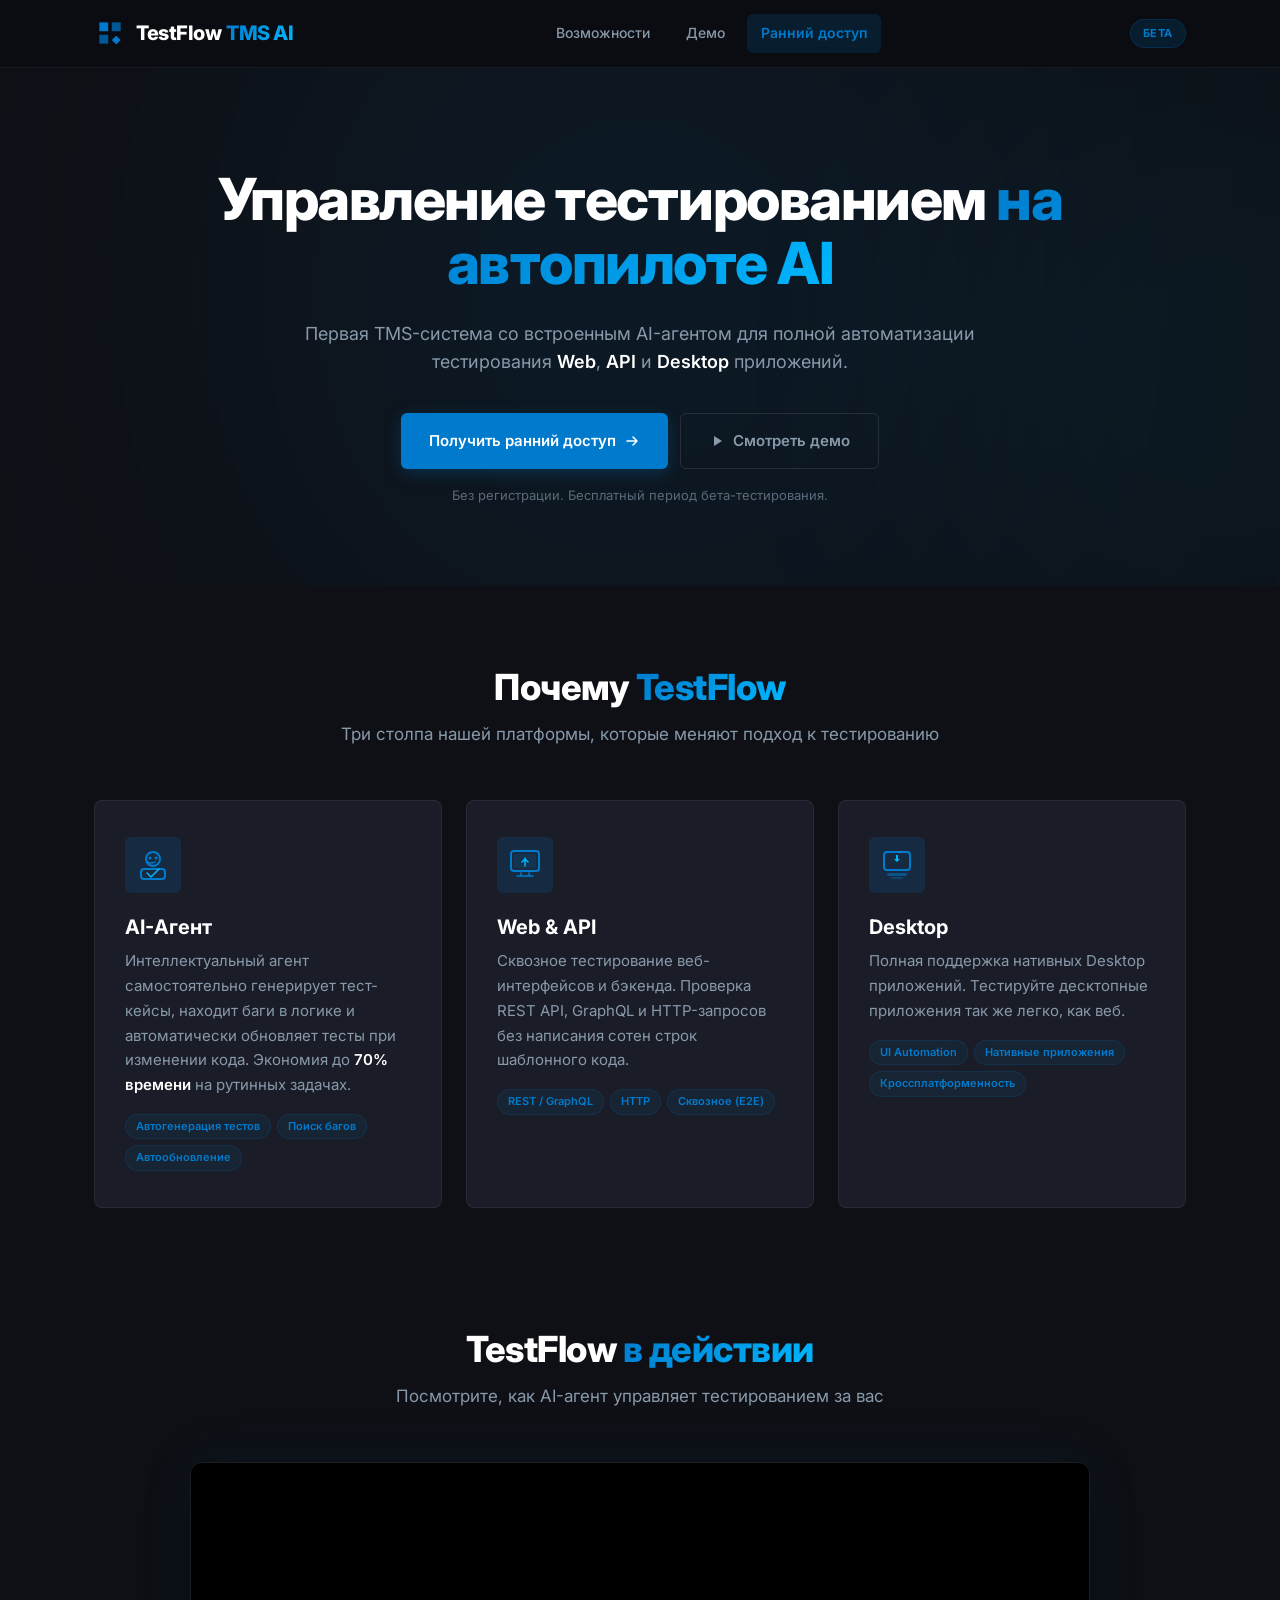
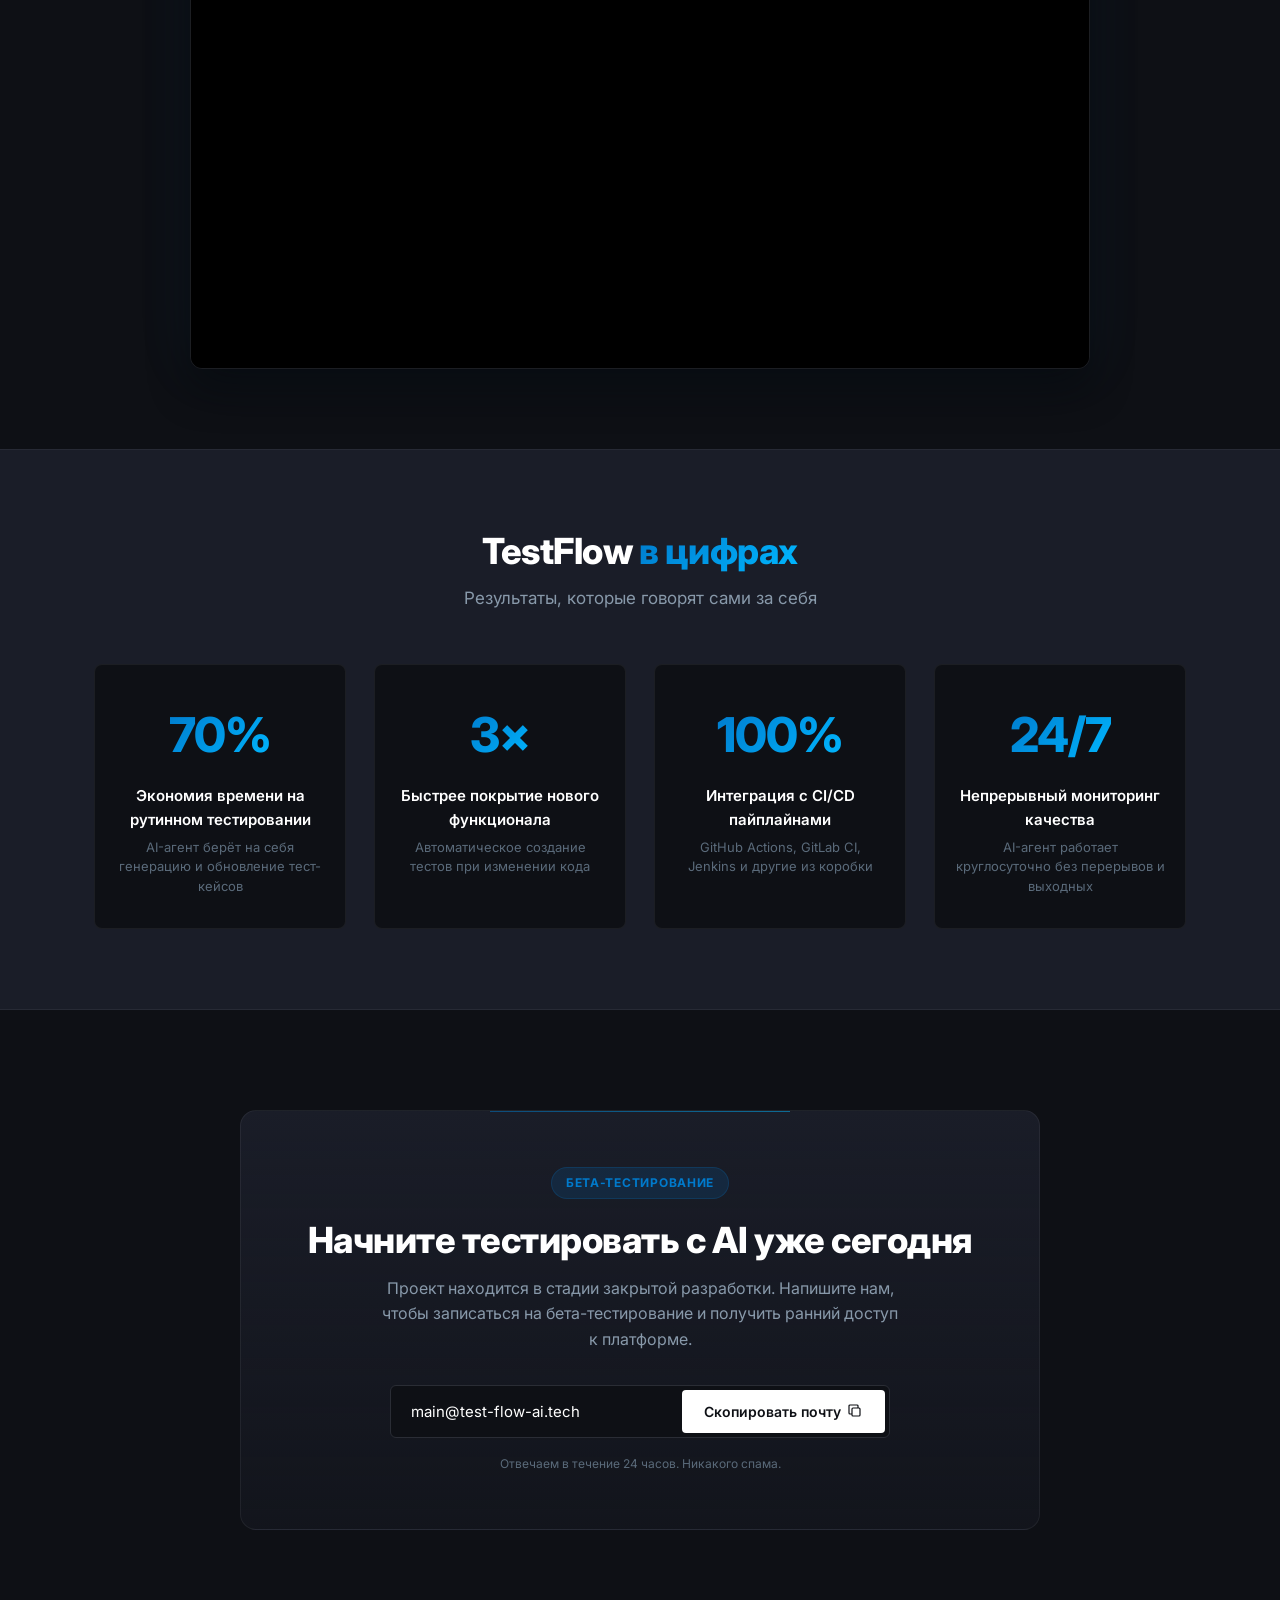
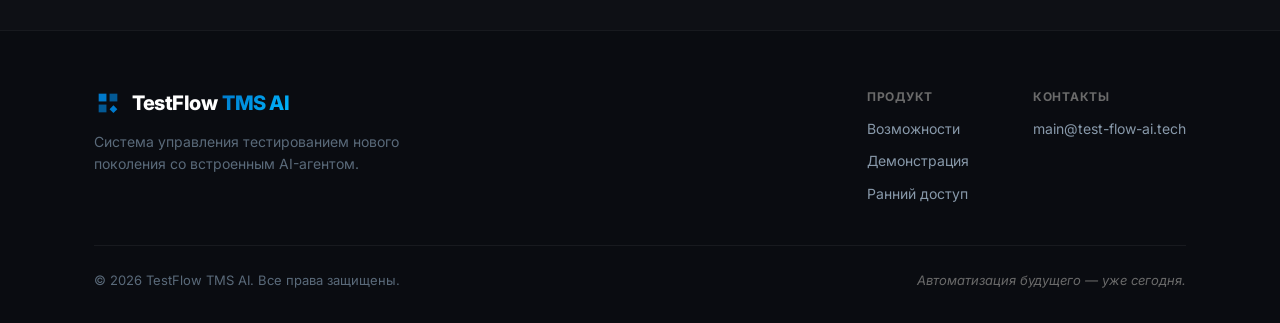
==== index.html @ d18edf72 "Landing" ====
<!DOCTYPE html>
<html lang="ru">
<head>
    <meta charset="UTF-8">
    <meta name="viewport" content="width=device-width, initial-scale=1.0">

    <!-- ===== Primary SEO ===== -->
    <title>TestFlow TMS AI — Система управления тестированием с AI-агентом | Автоматизация Web, API и Desktop</title>
    <meta name="description" content="TestFlow TMS AI — первая система управления тестированием со встроенным AI-агентом. Автоматизация Web, API и Desktop тестирования. Присоединяйтесь к бета-тестированию.">
    <meta name="keywords" content="TMS, система управления тестированием, AI, автоматизация тестирования, test management, QA, Web тестирование, API тестирование, Desktop тестирование, AI-агент, TestFlow, бета-тестирование">
    <meta name="robots" content="index, follow, max-image-preview:large">
    <meta name="author" content="TestFlow Team">
    <link rel="canonical" href="https://test-flow-ai.tech/">

    <!-- ===== Open Graph / Соцсети ===== -->
    <meta property="og:type" content="website">
    <meta property="og:url" content="https://test-flow-ai.tech/">
    <meta property="og:title" content="TestFlow TMS AI — Система управления тестированием с AI-агентом">
    <meta property="og:description" content="Первая TMS со встроенным AI для автоматизации Web, API и Desktop тестов. Присоединяйтесь к бета-тестированию.">
    <meta property="og:image" content="https://test-flow-ai.tech/og-image.png">
    <meta property="og:image:width" content="1200">
    <meta property="og:image:height" content="630">
    <meta property="og:locale" content="ru_RU">
    <meta property="og:site_name" content="TestFlow TMS AI">

    <!-- ===== Twitter Card ===== -->
    <meta name="twitter:card" content="summary_large_image">
    <meta name="twitter:url" content="https://test-flow-ai.tech/">
    <meta name="twitter:title" content="TestFlow TMS AI — Управление тестированием на автопилоте AI">
    <meta name="twitter:description" content="TMS-система нового поколения со встроенным AI-агентом. Web, API, Desktop.">
    <meta name="twitter:image" content="https://test-flow-ai.tech/og-image.png">

    <!-- ===== Дополнительные мета-теги ===== -->
    <meta name="theme-color" content="#0e1015">
    <meta http-equiv="Content-Language" content="ru">
    <meta name="apple-mobile-web-app-capable" content="yes">
    <meta name="apple-mobile-web-app-status-bar-style" content="black-translucent">

    <!-- ===== Schema.org Structured Data (JSON-LD) ===== -->
    <script type="application/ld+json">
    {
      "@context": "https://schema.org",
      "@type": "SoftwareApplication",
      "name": "TestFlow TMS AI",
      "applicationCategory": "BusinessApplication",
      "operatingSystem": "Windows, Web, macOS, Linux",
      "description": "Система управления тестированием со встроенным AI-агентом для автоматизации Web, API и Desktop тестирования.",
      "url": "https://test-flow-ai.tech",
      "image": "https://test-flow-ai.tech/og-image.png",
      "offers": {
        "@type": "Offer",
        "availability": "https://schema.org/PreOrder",
        "description": "Бета-тестирование. Запишитесь для получения раннего доступа."
      },
      "provider": {
        "@type": "Organization",
        "name": "TestFlow",
        "url": "https://test-flow-ai.tech",
        "email": "main@test-flow-ai.tech",
        "logo": "https://test-flow-ai.tech/favicon.svg"
      }
    }
    </script>

    <!-- ===== Favicon ===== -->
    <link rel="icon" type="image/svg+xml" href="favicon.svg">
    <link rel="apple-touch-icon" href="favicon.svg">

    <!-- ===== Шрифты ===== -->
    <link rel="preconnect" href="https://fonts.googleapis.com">
    <link rel="preconnect" href="https://fonts.gstatic.com" crossorigin>
    <link href="https://fonts.googleapis.com/css2?family=Inter:wght@400;500;600;700;800&display=swap" rel="stylesheet">

    <!-- ===== Стили ===== -->
    <link rel="stylesheet" href="style.css">
</head>
<body>

    <!-- ==================== HEADER / НАВИГАЦИЯ ==================== -->
    <header class="navbar" role="banner">
        <div class="container navbar-content">
            <a href="/" class="logo" aria-label="TestFlow TMS AI — на главную">
                <svg class="logo-icon" width="32" height="32" viewBox="0 0 18 18" fill="none" aria-hidden="true">
                    <path d="M3 3h5v5H3z" fill="#007acc"/>
                    <path d="M10 3h5v5h-5z" fill="#007acc" opacity="0.7"/>
                    <path d="M3 10h5v5H3z" fill="#007acc" opacity="0.7"/>
                    <path d="M10 13l2.5-2.5L15 13l-2.5 2.5z" fill="#007acc"/>
                </svg>
                <span class="logo-text">TestFlow<span class="logo-accent">TMS AI</span></span>
            </a>
            <nav class="nav-links" aria-label="Основная навигация">
                <a href="#features">Возможности</a>
                <a href="#demo">Демо</a>
                <a href="#join" class="nav-cta">Ранний доступ</a>
            </nav>
            <span class="badge" aria-label="Статус: бета-тестирование">Бета</span>
        </div>
    </header>

    <main>
        <!-- ==================== HERO ==================== -->
        <section class="hero" aria-labelledby="hero-title">
            <div class="container">
                <div class="glow-effect" aria-hidden="true"></div>
                <div class="glow-effect-secondary" aria-hidden="true"></div>
                <h1 id="hero-title">
                    Управление тестированием
                    <span class="gradient-text">на автопилоте AI</span>
                </h1>
                <p class="hero-subtitle">
                    Первая TMS-система со встроенным AI-агентом для полной автоматизации тестирования
                    <strong>Web</strong>, <strong>API</strong> и <strong>Desktop</strong> приложений.
                </p>
                <div class="hero-actions">
                    <a href="#join" class="btn btn-primary">
                        Получить ранний доступ
                        <svg width="16" height="16" viewBox="0 0 16 16" aria-hidden="true"><path d="M3 8h10M9 4l4 4-4 4" stroke="currentColor" stroke-width="1.5" stroke-linecap="round" stroke-linejoin="round" fill="none"/></svg>
                    </a>
                    <a href="#demo" class="btn btn-secondary">
                        <svg width="16" height="16" viewBox="0 0 16 16" aria-hidden="true"><polygon points="5,3 13,8 5,13" fill="currentColor"/></svg>
                        Смотреть демо
                    </a>
                </div>
                <p class="hero-note">Без регистрации. Бесплатный период бета-тестирования.</p>
            </div>
        </section>

        <!-- ==================== FEATURES ==================== -->
        <section id="features" class="features" aria-labelledby="features-title">
            <div class="container">
                <div class="section-header">
                    <h2 id="features-title" class="section-title">
                        Почему <span class="gradient-text">TestFlow</span>
                    </h2>
                    <p class="section-subtitle">Три столпа нашей платформы, которые меняют подход к тестированию</p>
                </div>
                <div class="features-grid">
                    <article class="feature-card">
                        <div class="feature-icon" aria-hidden="true">
                            <svg width="36" height="36" viewBox="0 0 36 36" fill="none">
                                <circle cx="18" cy="12" r="7" stroke="#007acc" stroke-width="2"/>
                                <circle cx="15" cy="11" r="1.5" fill="#007acc"/>
                                <circle cx="21" cy="11" r="1.5" fill="#007acc"/>
                                <path d="M13 15c1 1.2 5.5 1.2 7 0" stroke="#007acc" stroke-width="1.5" stroke-linecap="round"/>
                                <rect x="6" y="22" width="24" height="10" rx="3" stroke="#007acc" stroke-width="2"/>
                                <path d="M12 26l4 4 8-8" stroke="#00b7ff" stroke-width="1.5" stroke-linecap="round" stroke-linejoin="round"/>
                            </svg>
                        </div>
                        <h3>AI-Агент</h3>
                        <p>Интеллектуальный агент самостоятельно генерирует тест-кейсы, находит баги в логике и автоматически обновляет тесты при изменении кода. Экономия до <strong>70% времени</strong> на рутинных задачах.</p>
                        <ul class="feature-tags" aria-label="Ключевые возможности AI-агента">
                            <li>Автогенерация тестов</li>
                            <li>Поиск багов</li>
                            <li>Автообновление</li>
                        </ul>
                    </article>

                    <article class="feature-card">
                        <div class="feature-icon" aria-hidden="true">
                            <svg width="36" height="36" viewBox="0 0 36 36" fill="none">
                                <rect x="4" y="4" width="28" height="20" rx="3" stroke="#007acc" stroke-width="2"/>
                                <rect x="7" y="7" width="22" height="14" rx="1" fill="#007acc" opacity="0.1"/>
                                <path d="M14 26v3M22 26v3M10 29h16" stroke="#007acc" stroke-width="1.5" stroke-linecap="round"/>
                                <path d="M18 11v8M15 15l3-3 3 3" stroke="#00b7ff" stroke-width="1.5" stroke-linecap="round" stroke-linejoin="round"/>
                            </svg>
                        </div>
                        <h3>Web & API</h3>
                        <p>Сквозное тестирование веб-интерфейсов и бэкенда. Проверка REST API, GraphQL и HTTP-запросов без написания сотен строк шаблонного кода.</p>
                        <ul class="feature-tags" aria-label="Ключевые возможности Web & API">
                            <li>REST / GraphQL</li>
                            <li>HTTP</li>
                            <li>Сквозное (E2E)</li>
                        </ul>
                    </article>

                    <article class="feature-card">
                        <div class="feature-icon" aria-hidden="true">
                            <svg width="36" height="36" viewBox="0 0 36 36" fill="none">
                                <rect x="5" y="5" width="26" height="18" rx="3" stroke="#007acc" stroke-width="2"/>
                                <rect x="8" y="26" width="20" height="3" rx="1.5" fill="#007acc" opacity="0.5"/>
                                <rect x="12" y="30" width="12" height="2" rx="1" fill="#007acc" opacity="0.3"/>
                                <path d="M18 15l-3-3h2V8h2v4h2l-3 3z" fill="#00b7ff"/>
                            </svg>
                        </div>
                        <h3>Desktop</h3>
                        <p>Полная поддержка нативных Desktop приложений. Тестируйте десктопные приложения так же легко, как веб.</p>
                        <ul class="feature-tags" aria-label="Ключевые возможности Desktop">
                            <li>UI Automation</li>
                            <li>Нативные приложения</li>
                            <li>Кроссплатформенность</li>
                        </ul>
                    </article>
                </div>
            </div>
        </section>

        <!-- ==================== VIDEO DEMO ==================== -->
        <section id="demo" class="demo-video" aria-labelledby="demo-title">
            <div class="container">
                <div class="section-header">
                    <h2 id="demo-title" class="section-title">
                        TestFlow <span class="gradient-text">в действии</span>
                    </h2>
                    <p class="section-subtitle">Посмотрите, как AI-агент управляет тестированием за вас</p>
                </div>
                <div class="video-wrapper">
                    <iframe
                        src="https://vkvideo.ru/video_ext.php?oid=-235848337&id=456239017&hash=a3b99bac0d7285d2"
                        width="100%"
                        height="100%"
                        frameborder="0"
                        allowfullscreen="1"
                        loading="lazy"
                        title="Демонстрация TestFlow TMS AI — система управления тестированием с AI-агентом"
                        style="background-color: #000"
                        allow="autoplay; encrypted-media; fullscreen; picture-in-picture">
                    </iframe>
                </div>
            </div>
        </section>

        <!-- ==================== STATS / BENEFITS ==================== -->
        <section class="stats" aria-labelledby="stats-title">
            <div class="container">
                <div class="section-header">
                    <h2 id="stats-title" class="section-title">
                        TestFlow <span class="gradient-text">в цифрах</span>
                    </h2>
                    <p class="section-subtitle">Результаты, которые говорят сами за себя</p>
                </div>
                <div class="stats-grid">
                    <div class="stat-card">
                        <div class="stat-value"><span class="gradient-text">70%</span></div>
                        <div class="stat-label">Экономия времени на рутинном тестировании</div>
                        <div class="stat-desc">AI-агент берёт на себя генерацию и обновление тест-кейсов</div>
                    </div>
                    <div class="stat-card">
                        <div class="stat-value"><span class="gradient-text">3×</span></div>
                        <div class="stat-label">Быстрее покрытие нового функционала</div>
                        <div class="stat-desc">Автоматическое создание тестов при изменении кода</div>
                    </div>
                    <div class="stat-card">
                        <div class="stat-value"><span class="gradient-text">100%</span></div>
                        <div class="stat-label">Интеграция с CI/CD пайплайнами</div>
                        <div class="stat-desc">GitHub Actions, GitLab CI, Jenkins и другие из коробки</div>
                    </div>
                    <div class="stat-card">
                        <div class="stat-value"><span class="gradient-text">24/7</span></div>
                        <div class="stat-label">Непрерывный мониторинг качества</div>
                        <div class="stat-desc">AI-агент работает круглосуточно без перерывов и выходных</div>
                    </div>
                </div>
            </div>
        </section>

        <!-- ==================== CTA / JOIN ==================== -->
        <section id="join" class="cta" aria-labelledby="cta-title">
            <div class="container">
                <div class="cta-box">
                    <div class="cta-badge" aria-hidden="true">Бета-тестирование</div>
                    <h2 id="cta-title">Начните тестировать с AI уже сегодня</h2>
                    <p>Проект находится в стадии закрытой разработки. Напишите нам, чтобы записаться на бета-тестирование и получить ранний доступ к платформе.</p>
                    <div class="copy-email-container">
                        <input type="text" value="main@test-flow-ai.tech" id="emailToCopy" readonly aria-label="Email для связи: main@test-flow-ai.tech">
                        <button onclick="copyEmailAddress()" id="copyBtn" aria-label="Скопировать адрес email">
                            <span class="btn-text">Скопировать почту</span>
                            <span class="btn-icon" aria-hidden="true">
                                <svg width="16" height="16" viewBox="0 0 16 16"><rect x="5" y="5" width="8" height="8" rx="1" stroke="currentColor" stroke-width="1.2" fill="none"/><path d="M11 5V3a1 1 0 00-1-1H3a1 1 0 00-1 1v7a1 1 0 001 1h2" stroke="currentColor" stroke-width="1.2" fill="none"/></svg>
                            </span>
                        </button>
                    </div>
                    <p class="cta-note">Отвечаем в течение 24 часов. Никакого спама.</p>
                </div>
            </div>
        </section>
    </main>

    <!-- ==================== FOOTER ==================== -->
    <footer role="contentinfo">
        <div class="container">
            <div class="footer-content">
                <div class="footer-brand">
                    <a href="/" class="logo" aria-label="TestFlow TMS AI">
                        <svg class="logo-icon" width="28" height="28" viewBox="0 0 18 18" fill="none" aria-hidden="true">
                            <path d="M3 3h5v5H3z" fill="#007acc"/>
                            <path d="M10 3h5v5h-5z" fill="#007acc" opacity="0.7"/>
                            <path d="M3 10h5v5H3z" fill="#007acc" opacity="0.7"/>
                            <path d="M10 13l2.5-2.5L15 13l-2.5 2.5z" fill="#007acc"/>
                        </svg>
                        <span class="logo-text">TestFlow<span class="logo-accent">TMS AI</span></span>
                    </a>
                    <p class="footer-desc">Система управления тестированием нового поколения со встроенным AI-агентом.</p>
                </div>
                <div class="footer-links">
                    <div class="footer-col">
                        <span class="footer-col-title">Продукт</span>
                        <a href="#features">Возможности</a>
                        <a href="#demo">Демонстрация</a>
                        <a href="#join">Ранний доступ</a>
                    </div>
                    <div class="footer-col">
                        <span class="footer-col-title">Контакты</span>
                        <a href="mailto:main@test-flow-ai.tech">main@test-flow-ai.tech</a>
                    </div>
                </div>
            </div>
            <div class="footer-bottom">
                <p>&copy; <time datetime="2026">2026</time> TestFlow TMS AI. Все права защищены.</p>
                <p class="footer-tagline">Автоматизация будущего — уже сегодня.</p>
            </div>
        </div>
    </footer>

    <script src="script.js"></script>
</body>
</html>
---- style.css ----
/* ================================================================
   TestFlow TMS AI — Landing Page
   Дизайн-система: merge TMS (VS Code) + оригинальный лендинг
   ================================================================ */

/* ===== ДИЗАЙН-ТОКЕНЫ ===== */
:root {
    /* Фоны */
    --bg-primary: #0e1015;
    --bg-secondary: #1a1d28;
    --bg-tertiary: #0a0c11;
    --bg-card: #1a1d28;
    --bg-card-hover: #1f2330;

    /* Акценты */
    --accent: #007acc;
    --accent-hover: #1a8cd8;
    --accent-muted: rgba(0, 122, 204, 0.15);
    --accent-gradient: linear-gradient(135deg, #007acc 0%, #00b7ff 100%);
    --accent-gradient-reverse: linear-gradient(135deg, #00b7ff 0%, #007acc 100%);

    /* Текст */
    --text-primary: #ffffff;
    --text-secondary: #8899aa;
    --text-muted: #5a6a7a;
    --text-dim: #6a6a6a;

    /* Семантические */
    --success: #4caf50;
    --success-bg: rgba(76, 175, 80, 0.12);
    --warning: #ff9800;
    --warning-bg: rgba(255, 152, 0, 0.12);
    --error: #f44336;
    --info: #9cdcfe;

    /* Оформление */
    --border: #2a2d35;
    --border-light: rgba(255, 255, 255, 0.06);
    --border-accent: rgba(0, 122, 204, 0.3);
    --radius-sm: 4px;
    --radius-md: 6px;
    --radius-lg: 8px;
    --radius-xl: 12px;
    --radius-2xl: 16px;

    /* Тени */
    --shadow-sm: 0 2px 8px rgba(0, 0, 0, 0.2);
    --shadow-md: 0 4px 16px rgba(0, 0, 0, 0.3);
    --shadow-lg: 0 8px 32px rgba(0, 0, 0, 0.4);
    --shadow-btn: 0 4px 16px rgba(0, 122, 204, 0.25);
    --shadow-btn-hover: 0 6px 24px rgba(0, 122, 204, 0.4);
    --shadow-video: 0 20px 40px rgba(0, 0, 0, 0.4), 0 0 60px rgba(0, 122, 204, 0.08);

    /* Шрифты */
    --font: 'Inter', -apple-system, BlinkMacSystemFont, 'Segoe UI', system-ui, sans-serif;

    /* Переходы */
    --transition-fast: 0.15s ease;
    --transition: 0.25s ease;
    --transition-slow: 0.4s ease;

    /* Размеры */
    --container-max: 1140px;
    --header-height: 68px;
}

/* ===== СБРОС / БАЗА ===== */
*,
*::before,
*::after {
    box-sizing: border-box;
    margin: 0;
    padding: 0;
}

html {
    scroll-behavior: smooth;
    -webkit-text-size-adjust: 100%;
}

body {
    font-family: var(--font);
    background-color: var(--bg-primary);
    color: var(--text-primary);
    line-height: 1.6;
    overflow-x: hidden;
    -webkit-font-smoothing: antialiased;
    -moz-osx-font-smoothing: grayscale;
}

::selection {
    background: var(--accent);
    color: #fff;
}

.container {
    max-width: var(--container-max);
    margin: 0 auto;
    padding: 0 24px;
}

/* ===== ТИПОГРАФИКА ===== */
h1, h2, h3, h4 {
    line-height: 1.2;
    font-weight: 700;
}

.section-title {
    font-size: 36px;
    font-weight: 800;
    letter-spacing: -0.5px;
    margin-bottom: 12px;
}

.section-subtitle {
    font-size: 17px;
    color: var(--text-secondary);
    max-width: 600px;
    margin: 0 auto;
}

.section-header {
    text-align: center;
    margin-bottom: 52px;
}

.gradient-text {
    background: var(--accent-gradient);
    -webkit-background-clip: text;
    -webkit-text-fill-color: transparent;
    background-clip: text;
}

/* ===== HEADER / НАВИГАЦИЯ ===== */
.navbar {
    position: sticky;
    top: 0;
    z-index: 1000;
    background: rgba(10, 12, 17, 0.85);
    backdrop-filter: blur(12px);
    -webkit-backdrop-filter: blur(12px);
    border-bottom: 1px solid var(--border-light);
    padding: 0;
    height: var(--header-height);
    display: flex;
    align-items: center;
}

.navbar-content {
    display: flex;
    align-items: center;
    justify-content: space-between;
    width: 100%;
    gap: 24px;
}

/* Лого */
.logo {
    display: flex;
    align-items: center;
    gap: 10px;
    text-decoration: none;
    flex-shrink: 0;
}

.logo-icon {
    flex-shrink: 0;
}

.logo-text {
    font-size: 20px;
    font-weight: 800;
    color: var(--text-primary);
    letter-spacing: -0.5px;
}

.logo-accent {
    background: var(--accent-gradient);
    -webkit-background-clip: text;
    -webkit-text-fill-color: transparent;
    background-clip: text;
    margin-left: 5px;
}

/* Навигация */
.nav-links {
    display: flex;
    align-items: center;
    gap: 8px;
}

.nav-links a {
    color: var(--text-secondary);
    text-decoration: none;
    font-size: 14px;
    font-weight: 500;
    padding: 8px 14px;
    border-radius: var(--radius-md);
    transition: color var(--transition-fast), background var(--transition-fast);
}

.nav-links a:hover {
    color: var(--text-primary);
    background: rgba(255, 255, 255, 0.04);
}

.nav-cta {
    color: var(--accent) !important;
    background: var(--accent-muted) !important;
    font-weight: 600 !important;
}

.nav-cta:hover {
    background: rgba(0, 122, 204, 0.22) !important;
}

/* Бейдж */
.badge {
    background: var(--accent-muted);
    color: var(--accent);
    padding: 5px 12px;
    border-radius: 20px;
    font-size: 11px;
    font-weight: 700;
    text-transform: uppercase;
    letter-spacing: 0.05em;
    border: 1px solid rgba(0, 122, 204, 0.2);
    flex-shrink: 0;
}

/* ===== HERO ===== */
.hero {
    position: relative;
    padding: 100px 0 80px;
    text-align: center;
    overflow: hidden;
}

/* Glow-эффекты */
.glow-effect {
    position: absolute;
    top: -15%;
    left: 50%;
    transform: translateX(-50%);
    width: 600px;
    height: 600px;
    background: var(--accent);
    filter: blur(180px);
    opacity: 0.12;
    z-index: -1;
    pointer-events: none;
}

.glow-effect-secondary {
    position: absolute;
    top: 20%;
    right: -10%;
    width: 400px;
    height: 400px;
    background: #00b7ff;
    filter: blur(140px);
    opacity: 0.08;
    z-index: -1;
    pointer-events: none;
}

.hero h1 {
    font-size: 58px;
    font-weight: 800;
    line-height: 1.1;
    margin-bottom: 24px;
    letter-spacing: -1.5px;
    max-width: 900px;
    margin-left: auto;
    margin-right: auto;
}

.hero-subtitle {
    font-size: 18px;
    color: var(--text-secondary);
    max-width: 680px;
    margin: 0 auto 36px;
    line-height: 1.6;
}

.hero-subtitle strong {
    color: var(--text-primary);
    font-weight: 600;
}

/* Hero кнопки */
.hero-actions {
    display: flex;
    gap: 12px;
    justify-content: center;
    flex-wrap: wrap;
    margin-bottom: 16px;
}

.hero-note {
    font-size: 13px;
    color: var(--text-muted);
}

/* ===== КНОПКИ ===== */
.btn {
    display: inline-flex;
    align-items: center;
    gap: 8px;
    padding: 15px 28px;
    border-radius: var(--radius-md);
    font-weight: 600;
    font-size: 15px;
    text-decoration: none;
    cursor: pointer;
    transition: transform var(--transition-fast), box-shadow var(--transition-fast), background var(--transition-fast);
    border: none;
    white-space: nowrap;
}

.btn-primary {
    background: var(--accent);
    color: #fff;
    box-shadow: var(--shadow-btn);
}

.btn-primary:hover {
    background: var(--accent-hover);
    transform: translateY(-2px);
    box-shadow: var(--shadow-btn-hover);
}

.btn-secondary {
    background: transparent;
    color: var(--text-secondary);
    border: 1px solid var(--border);
}

.btn-secondary:hover {
    color: var(--text-primary);
    border-color: var(--border-accent);
    background: rgba(255, 255, 255, 0.03);
    transform: translateY(-2px);
}

/* ===== FEATURES ===== */
.features {
    padding: 80px 0;
}

.features-grid {
    display: grid;
    grid-template-columns: repeat(auto-fit, minmax(320px, 1fr));
    gap: 24px;
}

.feature-card {
    background-color: var(--bg-card);
    padding: 36px 30px;
    border-radius: var(--radius-lg);
    border: 1px solid var(--border-light);
    transition: border-color var(--transition), background var(--transition), transform var(--transition);
    position: relative;
    overflow: hidden;
}

.feature-card::before {
    content: '';
    position: absolute;
    top: 0;
    left: 0;
    right: 0;
    height: 2px;
    background: var(--accent-gradient);
    opacity: 0;
    transition: opacity var(--transition);
}

.feature-card:hover {
    border-color: var(--border-accent);
    background: var(--bg-card-hover);
    transform: translateY(-4px);
}

.feature-card:hover::before {
    opacity: 1;
}

.feature-icon {
    width: 56px;
    height: 56px;
    display: flex;
    align-items: center;
    justify-content: center;
    background: var(--accent-muted);
    border-radius: var(--radius-md);
    margin-bottom: 22px;
}

.feature-card h3 {
    font-size: 20px;
    font-weight: 700;
    margin-bottom: 10px;
    color: var(--text-primary);
}

.feature-card p {
    color: var(--text-secondary);
    font-size: 15px;
    line-height: 1.65;
    margin-bottom: 16px;
}

.feature-card p strong {
    color: var(--text-primary);
    font-weight: 600;
}

.feature-tags {
    display: flex;
    flex-wrap: wrap;
    gap: 6px;
    list-style: none;
    padding: 0;
}

.feature-tags li {
    font-size: 11px;
    font-weight: 600;
    padding: 3px 10px;
    border-radius: 20px;
    background: rgba(0, 122, 204, 0.08);
    color: var(--accent);
    border: 1px solid rgba(0, 122, 204, 0.15);
}

/* ===== VIDEO DEMO ===== */
.demo-video {
    padding: 40px 0 80px;
}

.video-wrapper {
    position: relative;
    max-width: 900px;
    margin: 0 auto;
    aspect-ratio: 16 / 9;
    border-radius: var(--radius-xl);
    overflow: hidden;
    box-shadow: var(--shadow-video);
    border: 1px solid var(--border-light);
}

.video-wrapper iframe {
    display: block;
}

/* ===== STATS / BENEFITS ===== */
.stats {
    padding: 80px 0;
    background: var(--bg-secondary);
    border-top: 1px solid var(--border-light);
    border-bottom: 1px solid var(--border-light);
}

.stats-grid {
    display: grid;
    grid-template-columns: repeat(auto-fit, minmax(240px, 1fr));
    gap: 28px;
}

.stat-card {
    text-align: center;
    padding: 32px 20px;
    border-radius: var(--radius-lg);
    border: 1px solid var(--border-light);
    background: var(--bg-primary);
    transition: border-color var(--transition), transform var(--transition);
}

.stat-card:hover {
    border-color: var(--border-accent);
    transform: translateY(-2px);
}

.stat-value {
    font-size: 48px;
    font-weight: 800;
    letter-spacing: -1px;
    margin-bottom: 10px;
}

.stat-label {
    font-size: 15px;
    font-weight: 600;
    color: var(--text-primary);
    margin-bottom: 6px;
}

.stat-desc {
    font-size: 13px;
    color: var(--text-muted);
    line-height: 1.5;
}

/* ===== CTA ===== */
.cta {
    padding: 100px 0;
}

.cta-box {
    background: linear-gradient(180deg, var(--bg-card) 0%, rgba(26, 29, 40, 0.4) 100%);
    border: 1px solid var(--border-light);
    padding: 56px 40px;
    border-radius: var(--radius-2xl);
    text-align: center;
    max-width: 800px;
    margin: 0 auto;
    position: relative;
    overflow: hidden;
}

.cta-box::before {
    content: '';
    position: absolute;
    top: 0;
    left: 50%;
    transform: translateX(-50%);
    width: 300px;
    height: 1px;
    background: var(--accent-gradient);
    opacity: 0.5;
}

.cta-badge {
    display: inline-block;
    font-size: 12px;
    font-weight: 700;
    text-transform: uppercase;
    letter-spacing: 0.06em;
    color: var(--accent);
    background: var(--accent-muted);
    padding: 5px 14px;
    border-radius: 20px;
    margin-bottom: 20px;
    border: 1px solid rgba(0, 122, 204, 0.2);
}

.cta h2 {
    font-size: 36px;
    font-weight: 800;
    margin-bottom: 14px;
    letter-spacing: -0.5px;
}

.cta p {
    color: var(--text-secondary);
    margin-bottom: 32px;
    max-width: 520px;
    margin-left: auto;
    margin-right: auto;
    font-size: 16px;
    line-height: 1.6;
}

/* Copy email */
.copy-email-container {
    display: flex;
    max-width: 500px;
    margin: 20px auto 16px;
    gap: 0;
    background: var(--bg-primary);
    border: 1px solid var(--border);
    border-radius: var(--radius-md);
    overflow: hidden;
    padding: 4px;
    transition: border-color var(--transition);
}

.copy-email-container:focus-within {
    border-color: var(--accent);
}

#emailToCopy {
    flex: 1;
    background: transparent;
    border: none;
    padding: 12px 16px;
    color: var(--text-primary);
    font-family: var(--font);
    font-size: 15px;
    outline: none;
    min-width: 0;
}

#emailToCopy::selection {
    background: var(--accent);
    color: #fff;
}

#copyBtn {
    display: inline-flex;
    align-items: center;
    gap: 6px;
    background: var(--text-primary);
    color: var(--bg-primary);
    border: none;
    padding: 0 22px;
    border-radius: 4px;
    font-weight: 600;
    font-size: 14px;
    font-family: var(--font);
    cursor: pointer;
    transition: background-color var(--transition-fast), color var(--transition-fast);
    white-space: nowrap;
}

#copyBtn:hover {
    background: #e0e0e0;
}

#copyBtn.copied {
    background: var(--success);
    color: #fff;
}

.btn-icon {
    display: flex;
    align-items: center;
}

.cta-note {
    font-size: 12px !important;
    color: var(--text-muted) !important;
    margin-bottom: 0 !important;
    margin-top: 0 !important;
}

/* ===== FOOTER ===== */
footer {
    padding: 56px 0 32px;
    border-top: 1px solid var(--border-light);
    background: var(--bg-tertiary);
}

.footer-content {
    display: flex;
    justify-content: space-between;
    gap: 48px;
    flex-wrap: wrap;
    margin-bottom: 40px;
}

.footer-brand {
    max-width: 320px;
}

.footer-brand .logo {
    margin-bottom: 12px;
}

.footer-desc {
    font-size: 14px;
    color: var(--text-muted);
    line-height: 1.6;
}

.footer-links {
    display: flex;
    gap: 64px;
}

.footer-col {
    display: flex;
    flex-direction: column;
    gap: 10px;
}

.footer-col-title {
    font-size: 12px;
    font-weight: 700;
    text-transform: uppercase;
    letter-spacing: 0.06em;
    color: var(--text-dim);
    margin-bottom: 2px;
}

.footer-col a {
    font-size: 14px;
    color: var(--text-secondary);
    text-decoration: none;
    transition: color var(--transition-fast);
}

.footer-col a:hover {
    color: var(--text-primary);
}

.footer-bottom {
    display: flex;
    justify-content: space-between;
    align-items: center;
    flex-wrap: wrap;
    gap: 8px;
    padding-top: 24px;
    border-top: 1px solid var(--border-light);
    font-size: 13px;
    color: var(--text-muted);
}

.footer-tagline {
    color: var(--text-dim);
    font-style: italic;
}

/* ===== АДАПТИВНОСТЬ ===== */

/* Планшеты */
@media (max-width: 1024px) {
    .hero h1 {
        font-size: 46px;
    }

    .section-title {
        font-size: 32px;
    }

    .features-grid {
        grid-template-columns: repeat(auto-fit, minmax(280px, 1fr));
    }

    .stats-grid {
        grid-template-columns: repeat(2, 1fr);
    }

    .footer-content {
        flex-direction: column;
        gap: 32px;
    }

    .footer-links {
        gap: 40px;
    }
}

/* Мобильные */
@media (max-width: 768px) {
    :root {
        --header-height: 60px;
    }

    .hero {
        padding: 60px 0 50px;
    }

    .hero h1 {
        font-size: 34px;
        letter-spacing: -0.5px;
    }

    .hero-subtitle {
        font-size: 16px;
    }

    .section-title {
        font-size: 28px;
    }

    .section-subtitle {
        font-size: 15px;
    }

    .section-header {
        margin-bottom: 36px;
    }

    .nav-links a:not(.nav-cta) {
        display: none;
    }

    .badge {
        font-size: 10px;
        padding: 4px 10px;
    }

    .logo-text {
        font-size: 17px;
    }

    .hero-actions {
        flex-direction: column;
        align-items: center;
    }

    .btn {
        width: 100%;
        justify-content: center;
    }

    .features {
        padding: 50px 0;
    }

    .features-grid {
        grid-template-columns: 1fr;
        gap: 16px;
    }

    .feature-card {
        padding: 28px 22px;
    }

    .demo-video {
        padding: 20px 0 50px;
    }

    .stats {
        padding: 50px 0;
    }

    .stats-grid {
        grid-template-columns: 1fr;
        gap: 16px;
    }

    .stat-value {
        font-size: 38px;
    }

    .cta {
        padding: 60px 0;
    }

    .cta-box {
        padding: 40px 24px;
    }

    .cta h2 {
        font-size: 28px;
    }

    .copy-email-container {
        flex-direction: column;
        background: transparent;
        border: none;
        padding: 0;
        gap: 10px;
    }

    #emailToCopy {
        background: var(--bg-primary);
        border: 1px solid var(--border);
        border-radius: var(--radius-md);
        text-align: center;
        padding: 14px;
    }

    #copyBtn {
        padding: 14px;
        border-radius: var(--radius-md);
        justify-content: center;
    }

    .footer-content {
        text-align: center;
    }

    .footer-brand {
        max-width: none;
        display: flex;
        flex-direction: column;
        align-items: center;
    }

    .footer-links {
        justify-content: center;
        gap: 32px;
    }

    .footer-bottom {
        flex-direction: column;
        text-align: center;
    }
}

/* Маленькие мобильные */
@media (max-width: 480px) {
    .hero h1 {
        font-size: 28px;
    }

    .section-title {
        font-size: 24px;
    }

    .cta h2 {
        font-size: 24px;
    }
}

/* ===== АНИМАЦИИ ПОЯВЛЕНИЯ ===== */
@keyframes fadeInUp {
    from {
        opacity: 0;
        transform: translateY(20px);
    }
    to {
        opacity: 1;
        transform: translateY(0);
    }
}

.feature-card,
.stat-card {
    animation: fadeInUp 0.6s ease backwards;
}

.feature-card:nth-child(1) { animation-delay: 0.1s; }
.feature-card:nth-child(2) { animation-delay: 0.2s; }
.feature-card:nth-child(3) { animation-delay: 0.3s; }

.stat-card:nth-child(1) { animation-delay: 0.1s; }
.stat-card:nth-child(2) { animation-delay: 0.2s; }
.stat-card:nth-child(3) { animation-delay: 0.3s; }
.stat-card:nth-child(4) { animation-delay: 0.4s; }

/* ===== PREFERS REDUCED MOTION ===== */
@media (prefers-reduced-motion: reduce) {
    html {
        scroll-behavior: auto;
    }

    .feature-card,
    .stat-card {
        animation: none;
    }

    .btn,
    .feature-card,
    .stat-card {
        transition: none;
    }
}

/* ===== FOCUS-VISIBLE (a11y) ===== */
:focus-visible {
    outline: 2px solid var(--accent);
    outline-offset: 2px;
    border-radius: 2px;
}
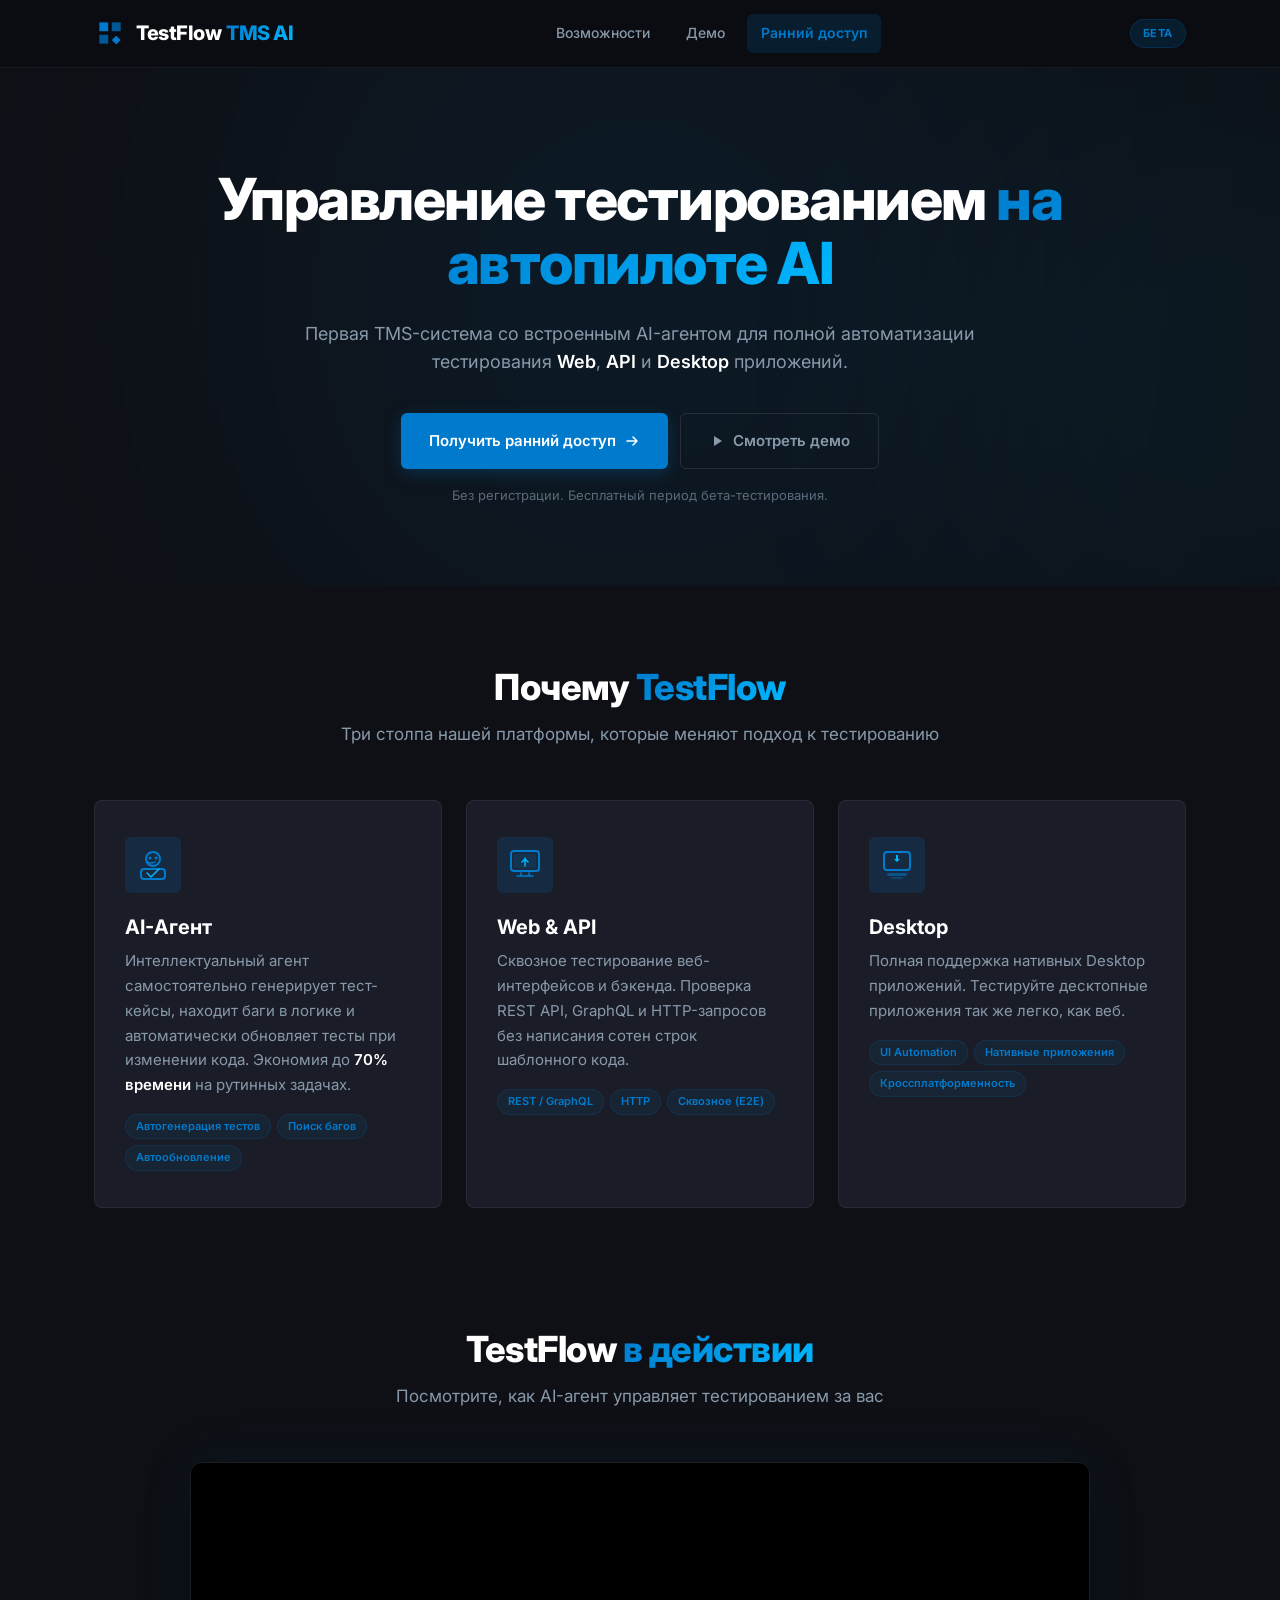
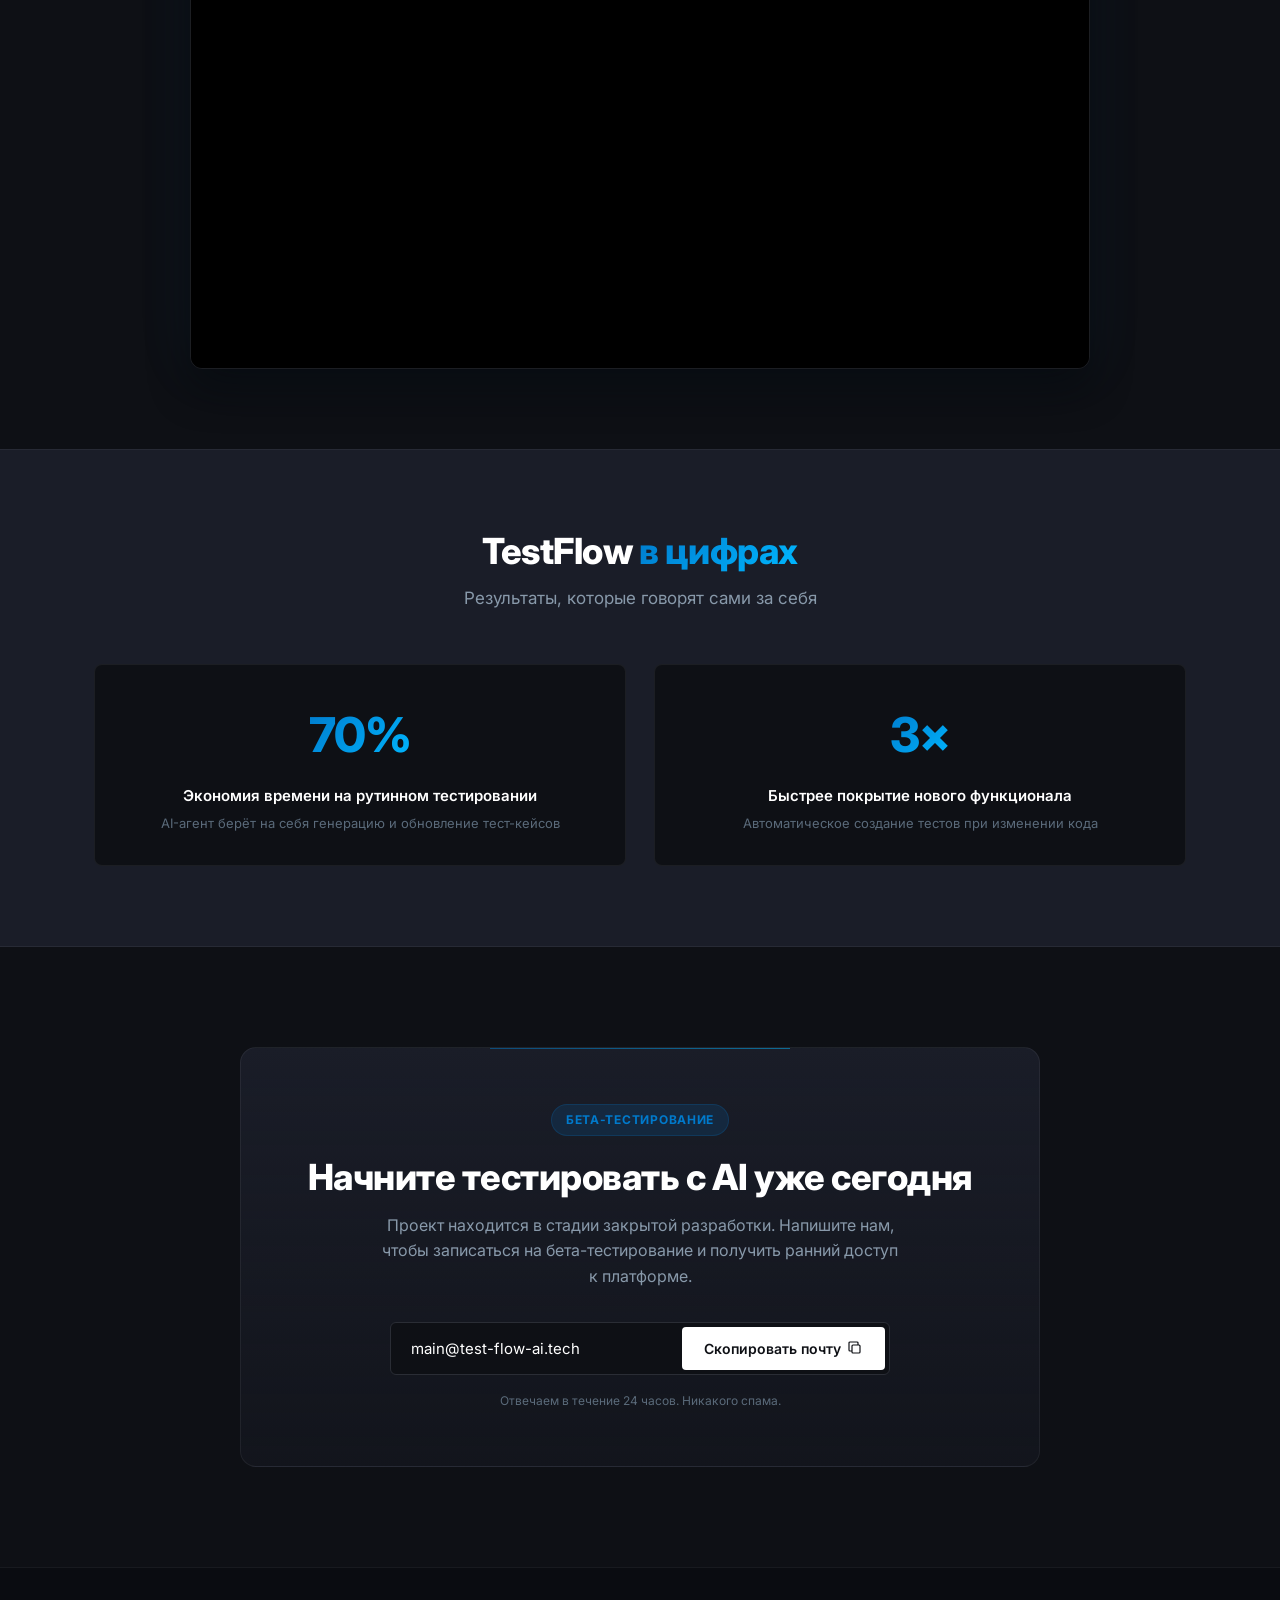
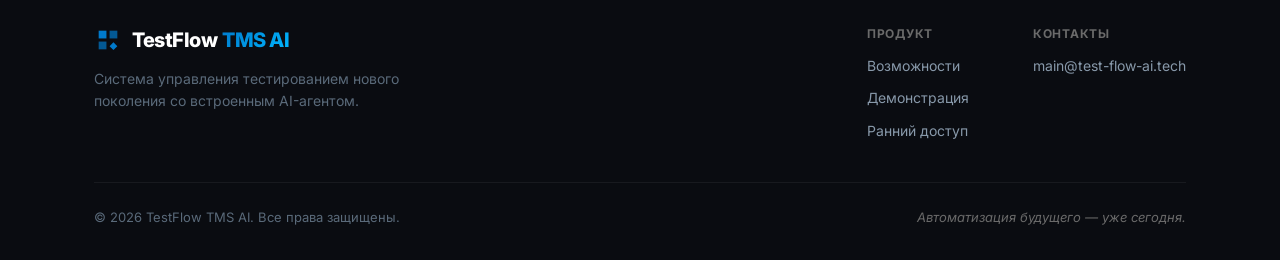
==== commit a66557e0: "1" ====
--- a/index.html
+++ b/index.html
@@ -239,16 +239,6 @@
                         <div class="stat-label">Быстрее покрытие нового функционала</div>
                         <div class="stat-desc">Автоматическое создание тестов при изменении кода</div>
                     </div>
-                    <div class="stat-card">
-                        <div class="stat-value"><span class="gradient-text">100%</span></div>
-                        <div class="stat-label">Интеграция с CI/CD пайплайнами</div>
-                        <div class="stat-desc">GitHub Actions, GitLab CI, Jenkins и другие из коробки</div>
-                    </div>
-                    <div class="stat-card">
-                        <div class="stat-value"><span class="gradient-text">24/7</span></div>
-                        <div class="stat-label">Непрерывный мониторинг качества</div>
-                        <div class="stat-desc">AI-агент работает круглосуточно без перерывов и выходных</div>
-                    </div>
                 </div>
             </div>
         </section>
